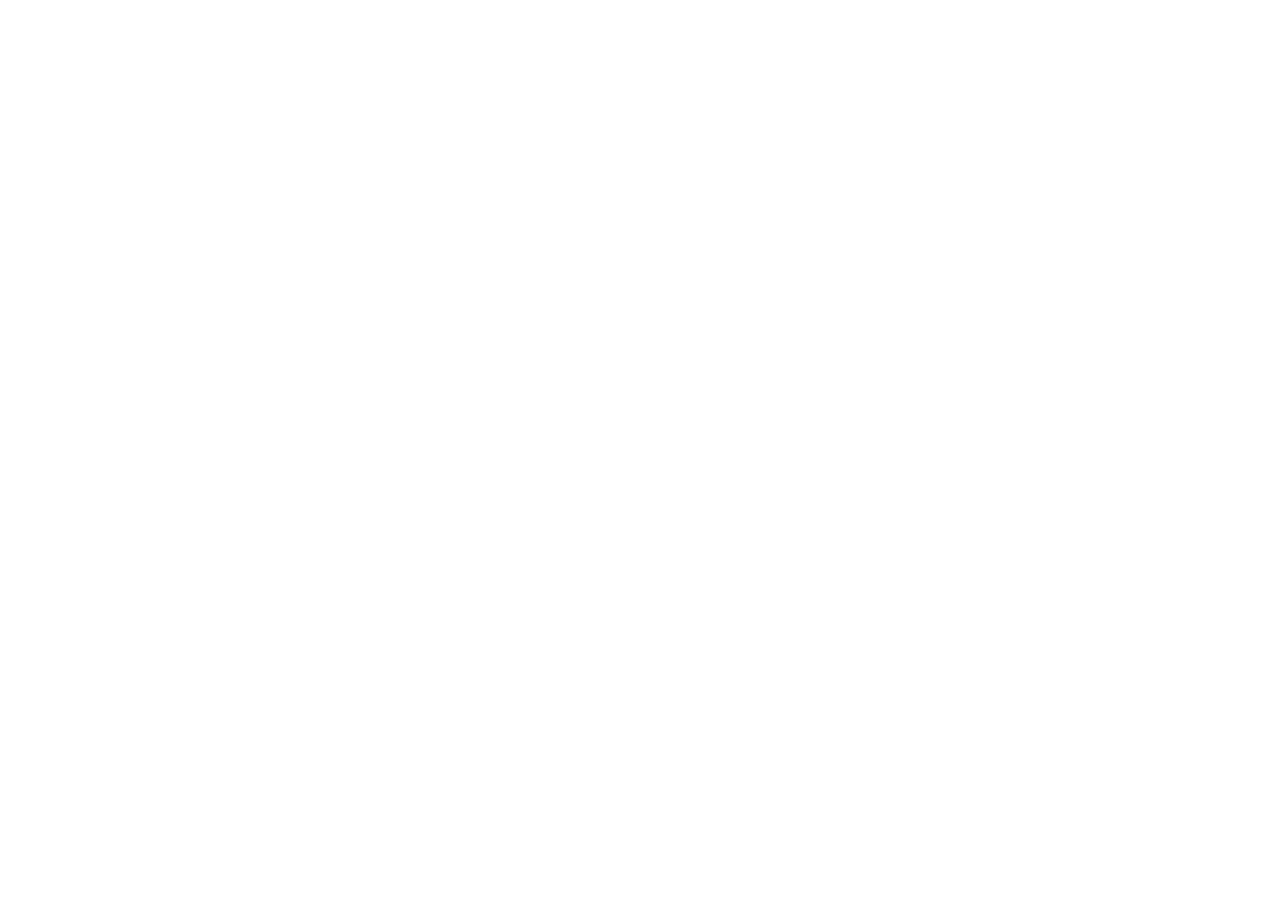
==== ex13_projeto_imovi/index.html @ 88767628 "Commit Inicial. A base inicial fundamental para desenvolvimento front-end e uso de frameworks." ====
<!DOCTYPE html>
<html lang="pt-br">
  <head>
    <meta charset="UTF-8" />
    <meta http-equiv="X-UA-Compatible" content="IE=edge" />
    <meta name="viewport" content="width=device-width, initial-scale=1.0" />
    <title>iMovi</title>
    <link rel="shortcut icon" href="img/favicon.ico" type="image/x-icon" />
    <!-- Google fonts Lato -->
    <link rel="preconnect" href="https://fonts.googleapis.com" />
    <link rel="preconnect" href="https://fonts.gstatic.com" crossorigin />
    <link
      href="https://fonts.googleapis.com/css2?family=Lato:ital,wght@0,100;0,300;0,400;0,700;0,900;1,100;1,300;1,400;1,700;1,900&display=swap"
      rel="stylesheet"
    />
    <!-- CSS Bootstrap -->
    <link
      href="https://cdn.jsdelivr.net/npm/bootstrap@5.0.2/dist/css/bootstrap.min.css"
      rel="stylesheet"
      integrity="sha384-EVSTQN3/azprG1Anm3QDgpJLIm9Nao0Yz1ztcQTwFspd3yD65VohhpuuCOmLASjC"
      crossorigin="anonymous"
    />
    <!-- Bootstrap Icons -->
    <link
      rel="stylesheet"
      href="https://cdn.jsdelivr.net/npm/bootstrap-icons@1.5.0/font/bootstrap-icons.css"
    />
    <!-- CSS do projeto -->
    <link rel="stylesheet" href="css/styles.css" />
    <!-- JavaScript Bootstrap -->
    <script
      src="https://cdn.jsdelivr.net/npm/bootstrap@5.0.2/dist/js/bootstrap.bundle.min.js"
      integrity="sha384-MrcW6ZMFYlzcLA8Nl+NtUVF0sA7MsXsP1UyJoMp4YLEuNSfAP+JcXn/tWtIaxVXM"
      crossorigin="anonymous"
    ></script>
  </head>
  <body>
    

    <!-- 1ª Digitação (Aqui) -->

   
  </body>
</html>
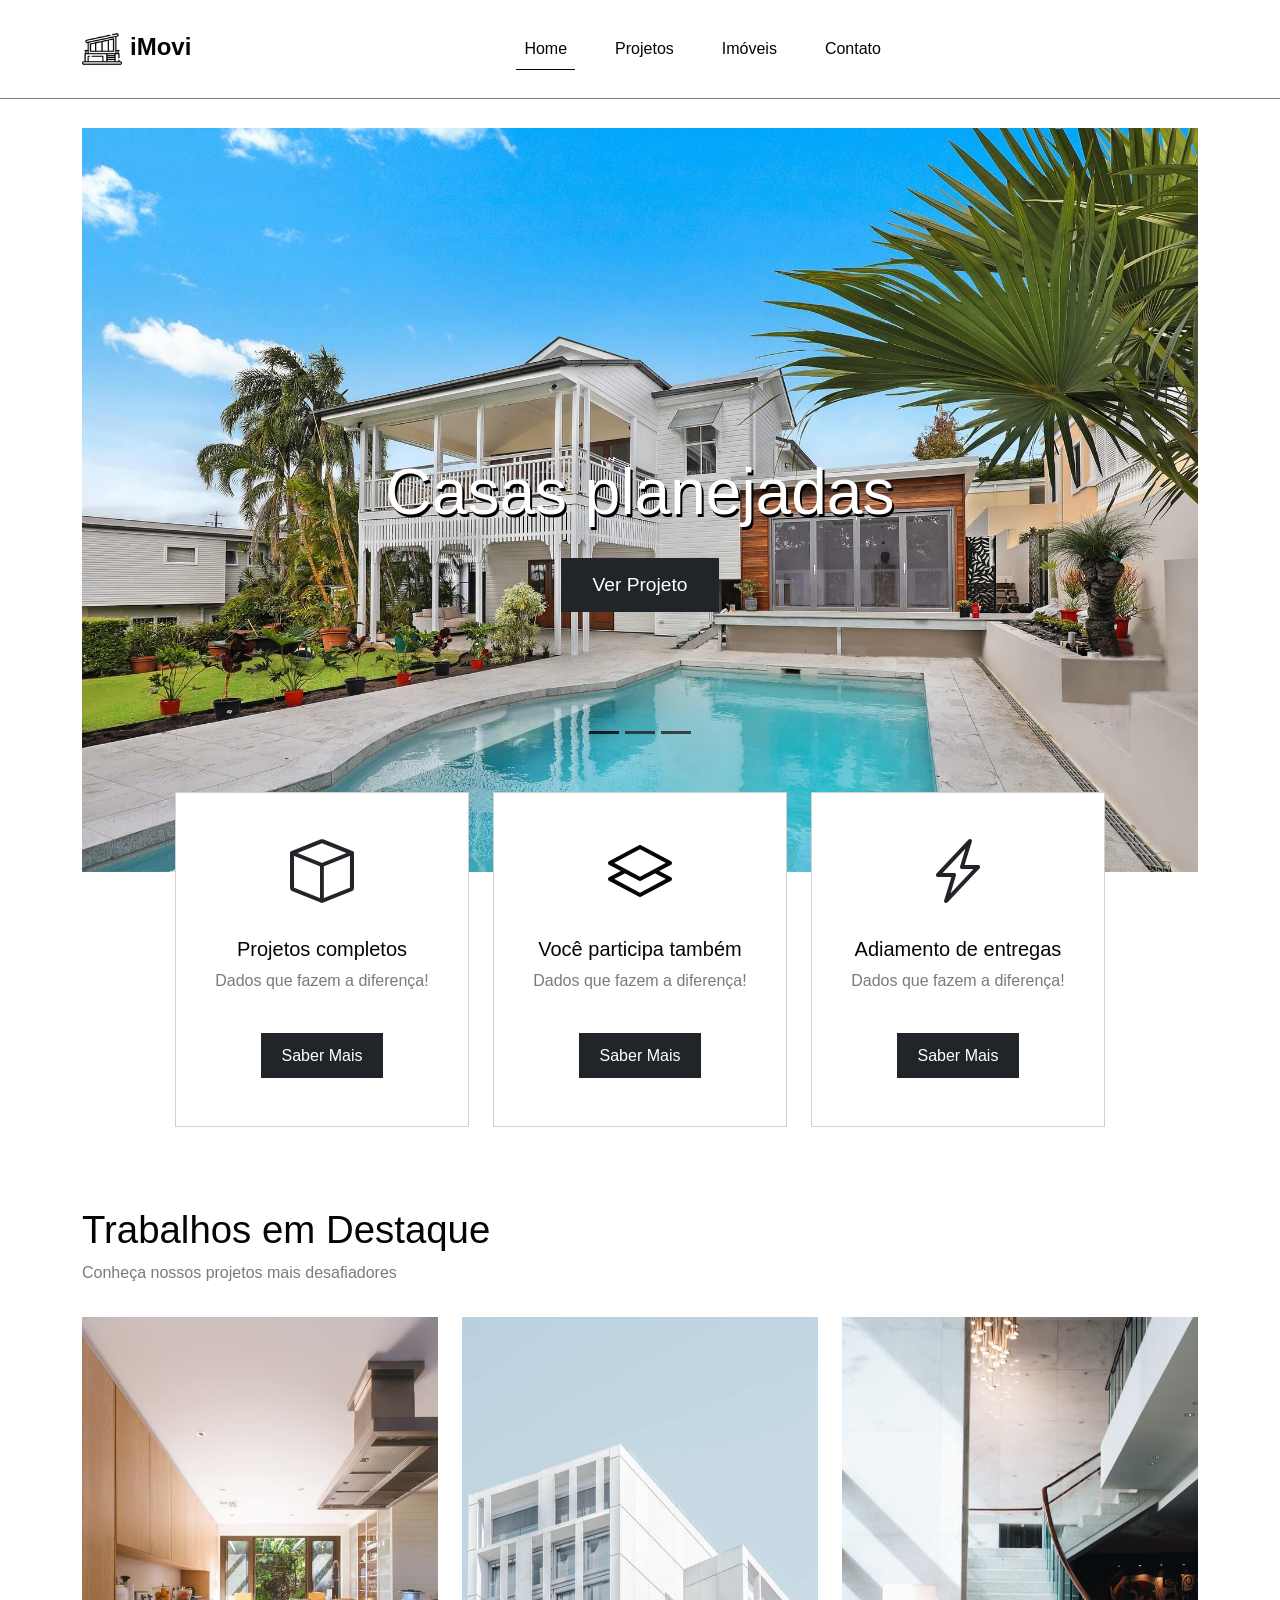
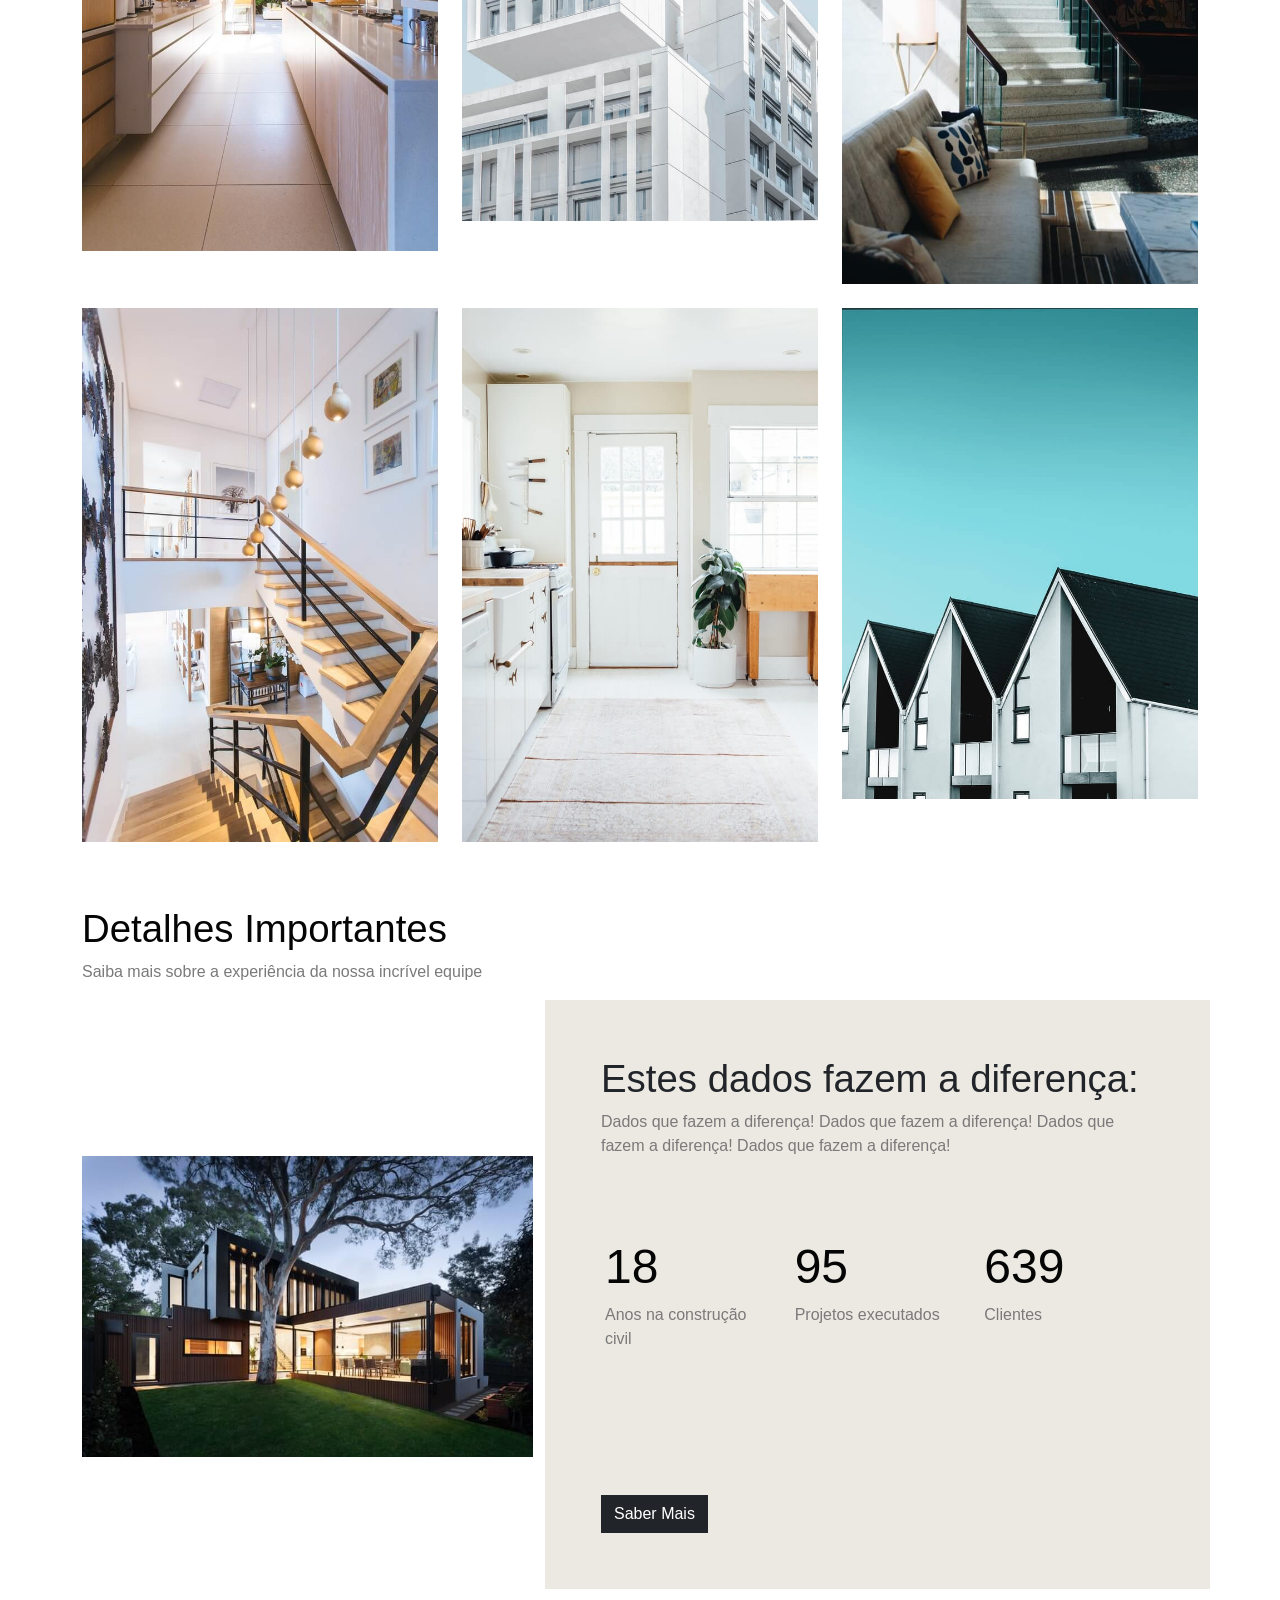
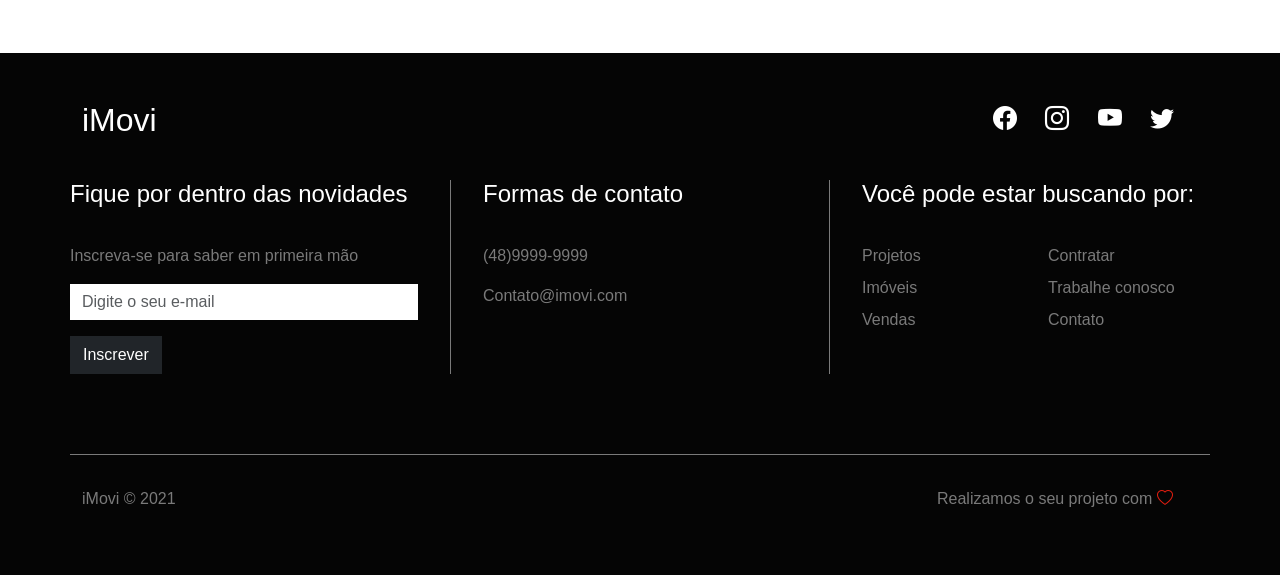
==== commit 289ec63c: "Todos os exercícios realizados." ====
--- a/ex13_projeto_imovi/index.html
+++ b/ex13_projeto_imovi/index.html
@@ -35,10 +35,338 @@
     ></script>
   </head>
   <body>
-    
-
-    <!-- 1ª Digitação (Aqui) -->
-
-   
+    <!-- NAVBAR -->
+    <nav class="navbar navbar-expand-lg fixed-top bg-primary-color" id="navbar">
+      <div class="container py-3">
+        <a class="navbar-brand" href="#">
+          <img src="img/imovi-icon.png" alt="iMovi" />
+          <span>iMovi</span>
+        </a>
+        <button 
+          class="navbar-toggler"
+          type="button"
+          data-bs-toggle="collapse"
+          data-bs-target="#navbar-items"
+          aria-controls="navbar-items"
+          aria-expanded="false"
+          aria-label="Toggle navigation"
+        >
+          <i class="bi bi-list"></i>
+        </button>
+        <div class="collapse navbar-collapse" id="navbar-items">
+          <ul class="navbar-nav me-auto mb-2 mb-lg-0">
+            <li class="nav-item">
+              <a class="nav-link active" aria-current="page" href="#">Home</a>
+            </li>
+            <li class="nav-item">
+              <a class="nav-link" href="#">Projetos</a>
+            </li>
+            <li class="nav-item">
+              <a class="nav-link" href="#">Imóveis</a>
+            </li>
+            <li class="nav-item">
+              <a class="nav-link" href="#">Contato</a>
+            </li>
+          </ul>
+        </div>
+      </div>
+    </nav>
+    <!-- SLIDER -->
+    <div class="container" id="slider-container">
+      <div id="slider" class="carousel slide" data-bs-ride="carousel">
+        <div class="carousel-indicators">
+          <button
+            type="button"
+            data-bs-target="#slider"
+            data-bs-slide-to="0"
+            class="active"
+            aria-current="true"
+            aria-label="Slide 1"
+          ></button>
+          <button
+            type="button"
+            data-bs-target="#slider"
+            data-bs-slide-to="1"
+            aria-label="Slide 2"
+          ></button>
+          <button
+            type="button"
+            data-bs-target="#slider"
+            data-bs-slide-to="2"
+            aria-label="Slide 3"
+          ></button>
+        </div>
+        <div class="carousel-inner">
+          <div class="carousel-item active">
+            <img src="img/banner-1.jpg" class="d-block w-100" alt="Casa 1" />
+            <div class="carousel-caption">
+              <h5>Casas planejadas</h5>
+              <a href="#" class="btn btn-dark">Ver Projeto</a>
+            </div>
+          </div>
+          <div class="carousel-item">
+            <img src="img/banner-2.jpg" class="d-block w-100" alt="Casa 2" />
+            <div class="carousel-caption">
+              <h5>Projetos Complexos</h5>
+              <a href="#" class="btn btn-dark">Ver Projeto</a>
+            </div>
+          </div>
+          <div class="carousel-item">
+            <img src="img/banner-3.jpg" class="d-block w-100" alt="Casa 3" />
+            <div class="carousel-caption">
+              <h5>Projetos Inovadores</h5>
+              <a href="#" class="btn btn-dark">Ver Projeto</a>
+            </div>
+          </div>
+        </div>
+        <button
+          class="carousel-control-prev"
+          type="button"
+          data-bs-target="#slider"
+          data-bs-slide="prev"
+        >
+          <i class="bi bi-chevron-compact-left"></i>
+          <span class="visually-hidden">Previous</span>
+        </button>
+        <button
+          class="carousel-control-next"
+          type="button"
+          data-bs-target="#slider"
+          data-bs-slide="next"
+        >
+          <i class="bi bi-chevron-compact-right"></i>
+          <span class="visually-hidden">Next</span>
+        </button>
+      </div>
+      <div class="col-12 col-md-10 offset-md-1" id="mini-banners">
+        <div class="row">
+          <div class="col-12 col-md-4">
+            <div class="card text-center">
+              <i class="bi bi-box bg-primary-color"></i>
+              <div class="card-body">
+                <h5 class="card-title primary-color">Projetos completos</h5>
+                <p class="card-text secondary-color">
+                Dados que fazem a diferença!
+                </p>
+                <a href="#" class="btn btn-dark">Saber Mais</a>
+              </div>
+            </div>
+          </div>
+          <div class="col-12 col-md-4">
+            <div class="card text-center">
+              <i class="bi bi-layers primary-color"></i>
+              <div class="card-body">
+                <h5 class="card-title primary-color">Você participa também</h5>
+                <p class="card-text secondary-color">
+                  Dados que fazem a diferença!
+                </p>
+                <a href="#" class="btn btn-dark">Saber Mais</a>
+              </div>
+            </div>
+          </div>
+          <div class="col-12 col-md-4">
+            <div class="card text-center">
+              <i class="bi bi-lightning-charge"></i>
+              <div class="card-body primary-color">
+                <h5 class="card-title primary-color">
+                  Adiamento de entregas
+                </h5>
+                <p class="card-text secondary-color">
+                  Dados que fazem a diferença!
+                </p>
+                <a href="#" class="btn btn-dark">Saber Mais</a>
+              </div>
+            </div>
+          </div>
+        </div>
+      </div>
+    </div>
+    <!-- DESTAQUES -->
+    <div class="container" id="featured-container">
+      <div class="col-12">
+        <h2 class="title primary-color">Trabalhos em Destaque</h2>
+        <p class="subtitle secondary-color">
+          Conheça nossos projetos mais desafiadores
+        </p>
+      </div>
+      <div class="col-12" id="featured-images">
+        <div class="row g-4">
+          <div class="col-12 col-md-4">
+            <img src="img/project-1.jpg" alt="projeto 1" class="img-fluid" />
+            <div class="banner-content">
+              <p class="secondary-color">Categoria</p>
+              <h3>Nome do Projeto</h3>
+            </div>
+          </div>
+          <div class="col-12 col-md-4">
+            <img src="img/project-2.jpg" alt="projeto 2" class="img-fluid" />
+            <div class="banner-content">
+              <p class="secondary-color">Categoria</p>
+              <h3>Nome do Projeto</h3>
+            </div>
+          </div>
+          <div class="col-12 col-md-4">
+            <img src="img/project-3.jpg" alt="projeto 3" class="img-fluid" />
+            <div class="banner-content">
+              <p class="secondary-color">Categoria</p>
+              <h3>Nome do Projeto</h3>
+            </div>
+          </div>
+          <div class="col-12 col-md-4">
+            <img src="img/project-4.jpg" alt="projeto 4" class="img-fluid" />
+            <div class="banner-content">
+              <p class="secondary-color">Categoria</p>
+              <h3>Nome do Projeto</h3>
+            </div>
+          </div>
+          <div class="col-12 col-md-4">
+            <img src="img/project-5.jpg" alt="projeto 5" class="img-fluid" />
+            <div class="banner-content">
+              <p class="secondary-color">Categoria</p>
+              <h3>Nome do Projeto</h3>
+            </div>
+          </div>
+          <div class="col-12 col-md-4">
+            <img src="img/project-6.jpg" alt="projeto 6" class="img-fluid" />
+            <div class="banner-content">
+              <p class="secondary-color">Categoria</p>
+              <h3>Nome do Projeto</h3>
+            </div>
+          </div>
+        </div>
+      </div>
+    </div>
+    <!-- INFO -->
+    <div class="container" id="info-container">
+      <div class="col-12">
+        <h2 class="title primary-color">Detalhes Importantes</h2>
+        <p class="subtitle secondary-color">
+          Saiba mais sobre a experiência da nossa incrível equipe
+        </p>
+      </div>
+      <div class="col-12">
+        <div class="row">
+          <div class="col-12 col-md-5" id="info-banner">
+            <img src="img/infobanner.jpg" alt="Informações" class="img-fluid" />
+          </div>
+          <div class="col-12 col-md-7 bg-secondary-color" id="info-content">
+            <div class="row">
+              <div class="col-12">
+                <h2 class="title">Estes dados fazem a diferença:</h2>
+                <p class="subtitle secondary-color">
+                 Dados que fazem a diferença!
+                 Dados que fazem a diferença!
+                 Dados que fazem a diferença!
+                 Dados que fazem a diferença!
+                </p>
+              </div>
+              <div class="col-12" id="info-numbers">
+                <div class="row">
+                  <div class="col-4">
+                    <h3 class="primary-color">18</h3>
+                    <p class="secondary-color">Anos na construção civil</p>
+                  </div>
+                  <div class="col-4">
+                    <h3 class="primary-color">95</h3>
+                    <p class="secondary-color">Projetos executados</p>
+                  </div>
+                  <div class="col-4">
+                    <h3 class="primary-color">639</h3>
+                    <p class="secondary-color">Clientes</p>
+                  </div>
+                </div>
+              </div>
+              <div class="col-12">
+                <a class="btn btn-dark">Saber Mais</a>
+              </div>
+            </div>
+          </div>
+        </div>
+      </div>
+    </div>
+    <!-- FOOTER -->
+    <footer class="container-fluid bg-dark-color" id="footer">
+      <div class="container">
+        <div class="row">
+          <!-- FOOTER TOP -->
+          <div class="col-12" id="footer-top">
+            <div class="row justify-content-between">
+              <div class="col-4">
+                <h2>
+                  iMovi
+                </h2>
+              </div>
+              <div class="col-4" id="social-icons">
+                <i class="bi bi-facebook"></i>
+                <i class="bi bi-instagram"></i>
+                <i class="bi bi-youtube"></i>
+                <i class="bi bi-twitter"></i>
+              </div>
+            </div>
+          </div>
+          <!-- FOOTER DETAILS -->
+          <div class="col-12" id="footer-details">
+            <div class="row">
+              <div class="col-12 col-md-4" id="news-container">
+                <h4>Fique por dentro das novidades</h4>
+                <p class="secondary-color">
+                  Inscreva-se para saber em primeira mão
+                </p>
+                <form>
+                  <div class="mb-3">
+                    <input
+                      type="email"
+                      class="form-control"
+                      placeholder="Digite o seu e-mail"
+                    />
+                  </div>
+                  <button class="btn btn-dark">Inscrever</button>
+                </form>
+              </div>
+              <div class="col-12 col-md-4" id="contact-container">
+                <h4>Formas de contato</h4>
+                <p class="secondary-color">(48)9999-9999</p>
+                <p class="secondary-color">Contato@imovi.com</p>
+              </div>
+              <div class="col-12 col-md-4" id="links-container">
+                <div class="row">
+                  <h4>Você pode estar buscando por:</h4>
+                  <div class="col-6">
+                    <ul class="list-unstyled">
+                      <li><a href="#" class="secondary-color">Projetos</a></li>
+                      <li><a href="#" class="secondary-color">Imóveis</a></li>
+                      <li><a href="#" class="secondary-color">Vendas</a></li>
+                    </ul>
+                  </div>
+                  <div class="col-6">
+                    <ul class="list-unstyled">
+                      <li><a href="#" class="secondary-color">Contratar</a></li>
+                      <li>
+                        <a href="#" class="secondary-color">Trabalhe conosco</a>
+                      </li>
+                      <li><a href="#" class="secondary-color">Contato</a></li>
+                    </ul>
+                  </div>
+                </div>
+              </div>
+            </div>
+          </div>
+          <!-- FOOTER BOTTOM -->
+          <div class="col-12" id="footer-bottom">
+            <div class="row justify-content-between">
+              <div class="col-12 col-md-3">
+                <p class="secondary-color">iMovi &copy; 2021</p>
+              </div>
+              <div class="col-12 col-md-3">
+                <p class="secondary-color">
+                  Realizamos o seu projeto com
+                  <i class="bi bi-heart"></i>
+                </p>
+              </div>
+            </div>
+          </div>
+        </div>
+      </div>
+    </footer>
   </body>
-</html>
+</html>
--- a/ex13_projeto_imovi/css/styles.css
+++ b/ex13_projeto_imovi/css/styles.css
@@ -0,0 +1,336 @@
+* {
+    font-family: 'Lato', sans-serif;
+}
+
+.bg-primary-color {
+    background-color: #fff;
+}
+
+.bg-secondary-color {
+    background-color: #ece8e2;
+}
+
+.bg-dark-color {
+    background-color: #050505;
+}
+
+.primary-color {
+    color: #050505;
+}
+
+.secondary-color {
+    color: #7a7a7a;
+}
+
+/* NAVBAR */
+#navbar {
+    border-bottom: 1px solid #7a7a7a;
+}
+
+#navbar a {
+    color: #050505;
+}
+
+#navbar a:hover {
+    color: #7a7a7a;
+}
+
+#navbar .active {
+    border-bottom: 1px solid #050505;
+}
+
+.navbar-brand {
+    display: flex;
+}
+
+.navbar-brand img {
+    width: 40px;
+}
+
+.navbar-brand span {
+    font-weight: 700;
+    font-size: 1.5rem;
+    margin-left: 0.5rem;
+}
+
+#navbar-items .navbar-nav {
+    display: flex;
+    justify-content: center;
+    width: 100%;
+}
+
+#navbar-items .nav-item {
+    margin: 0 1em;
+}
+
+/* SLIDER */
+#slider {
+    margin-top: 8em;
+    margin-bottom: 1em;
+}
+
+#slider .carousel-caption {
+    bottom: 3em;
+}
+
+#slider .carousel-caption h5 {
+    font-size: 2.5em;
+    text-shadow: #000 2px 2px;
+}
+
+.btn {
+    border-radius: 0;
+}
+
+#slider .btn {
+    padding: 0.3em 0.8em;
+    font-size: 1em;
+    margin-top: 1em;
+}
+
+.carousel-control-prev,
+.carousel-control-next {
+    opacity: 0.7;
+}
+
+.carousel-control-prev i,
+.carousel-control-next {
+    opacity: 0.7;
+}
+
+.carousel-indicators [data-bs-target] {
+    background-color: #222;
+    opacity: 0.8;
+}
+
+.carousel-indicators .active {
+    background-color: #000;
+}
+
+@media (min-width: 768px) {
+    #slider .carousel-caption {
+        bottom: 15em;
+    }
+    #slider .carousel-caption h5 {
+        font-size: 4em;
+        text-shadow: #000 2px 3px;
+    }
+    #slider .btn {
+        padding: 0.6em 1.6em;
+        font-size: 1.2em;
+        margin-top: 1em;
+    }
+    .carousel-indicators {
+        bottom: 7em;
+    }
+}
+
+/* MINI BANNERS */
+#mini-banners {
+    margin-bottom: 4em;
+}
+
+#mini-banners .card {
+    padding: 2em 0.3em;
+    border-radius: 0;
+}
+
+#mini-banners i {
+    font-size: 4em;
+}
+
+#mini-banners .card-tittle {
+    margin-bottom: 1.5em;
+}
+
+#mini-banners .btn {
+    margin-top: 1.5em;
+    padding: 0.6em 1.2em;
+}
+
+#mini-banners .card {
+    margin-bottom: 1em;
+}
+
+@media (min-width: 768px) {
+    #mini-banners {
+        margin-top: -6em;
+    }
+}
+
+/* DESTAQUES */
+#featured-container {
+    margin-bottom: 4em;
+}
+
+.tittle {
+    font-size: 1.75em;
+    margin-bottom: 0.4em;
+    position: relative;
+}
+
+.tittle:before {
+    width: 75px;
+    border-top: 4px solid #7a7a7a;
+    content: '';
+    position: absolute;
+    bottom: 2em;
+}
+
+#featured-images {
+    margin-top: 2em;
+}
+
+#featured-images .col-md-4 {
+    position: relative;
+    cursor: pointer;
+}
+
+#featured-images .col-md-4:hover > .banner-content {
+    opacity: 0.8;
+}
+
+#featured-images .banner-content {
+    position: absolute;
+    top: 0;
+    left: 0;
+    height: 100%;
+    width: 100%;
+    background-color: #fff;
+    display: flex;
+    align-items: center;
+    justify-content: center;
+    flex-direction: column;
+    opacity: 0.6;
+    transition: 0.5s;
+}
+
+@media (min-width: 768px) {
+    .title {
+        font-size: 2.4em;
+    }
+
+    .title:before {
+        bottom: 1.5em;
+    }
+
+    #featured-images .banner-content {
+        opacity: 0;
+    }
+}
+
+/* INFO */
+#info-content {
+    margin-bottom: 4em;
+    padding: 4em 1em;
+}
+
+#info-numbers {
+    margin-bottom: 4em;
+    padding: 4em 1em;
+}
+
+#info-banner {
+    align-items: center;
+    display: flex;
+    margin-bottom: 2.5em;
+}
+
+#info-numbers h3 {
+    font-size: 3em;
+}
+
+@media (min-width: 768px) {
+    #info-content {
+        padding: 3.5em;
+    }
+}
+
+/* FOOTER TOP */
+#footer {
+    padding: 3em 2em;
+}
+
+#footer-top {
+    margin-bottom: 2em;
+}
+
+#footer-top,
+#footer-top i {
+    color: #fff;
+}
+
+#social-icons {
+    text-align: right;
+}
+
+#social-icons i {
+    margin-right: 1em;
+    font-size: 1.5em;
+    cursor: pointer;
+}
+
+#social-icons i:hover {
+    color: #7a7a7a;
+}
+
+/* FOOTER DETAILS */
+#footer-details {
+    margin-bottom: 3em;
+}
+
+#news-container,
+#contact-container,
+#links-container {
+    padding: 0;
+    border: 0;
+    margin-bottom: 2em;
+}
+
+#footer-details h4 {
+    color: #fff;
+    margin-bottom: 1.5em;
+}
+
+#news-container input {
+    border-radius: 0;
+    border: none;
+}
+
+#links-container li {
+    margin-bottom: 0.5em;
+}
+
+#links-container a {
+    text-decoration: none;
+}
+
+#links-container a:hover {
+    color: #fff;
+}
+
+/* FOOTER BOTTOM */
+#footer-bottom {
+    border-top: 1px solid #7a7a7a;
+    padding-top: 2em;
+}
+
+#footer-bottom i {
+    color: #e61e10;
+}
+
+@media (min-width: 768px) {
+    #news-container {
+        padding-right: 2em;
+    }
+
+    #contact-container {
+        padding: 0 2em;
+        border-left: 1px solid #7a7a7a;
+        border-right: 1px solid #7a7a7a;
+    }
+
+    #links-container {
+        padding-left: 2em;
+    }
+}
